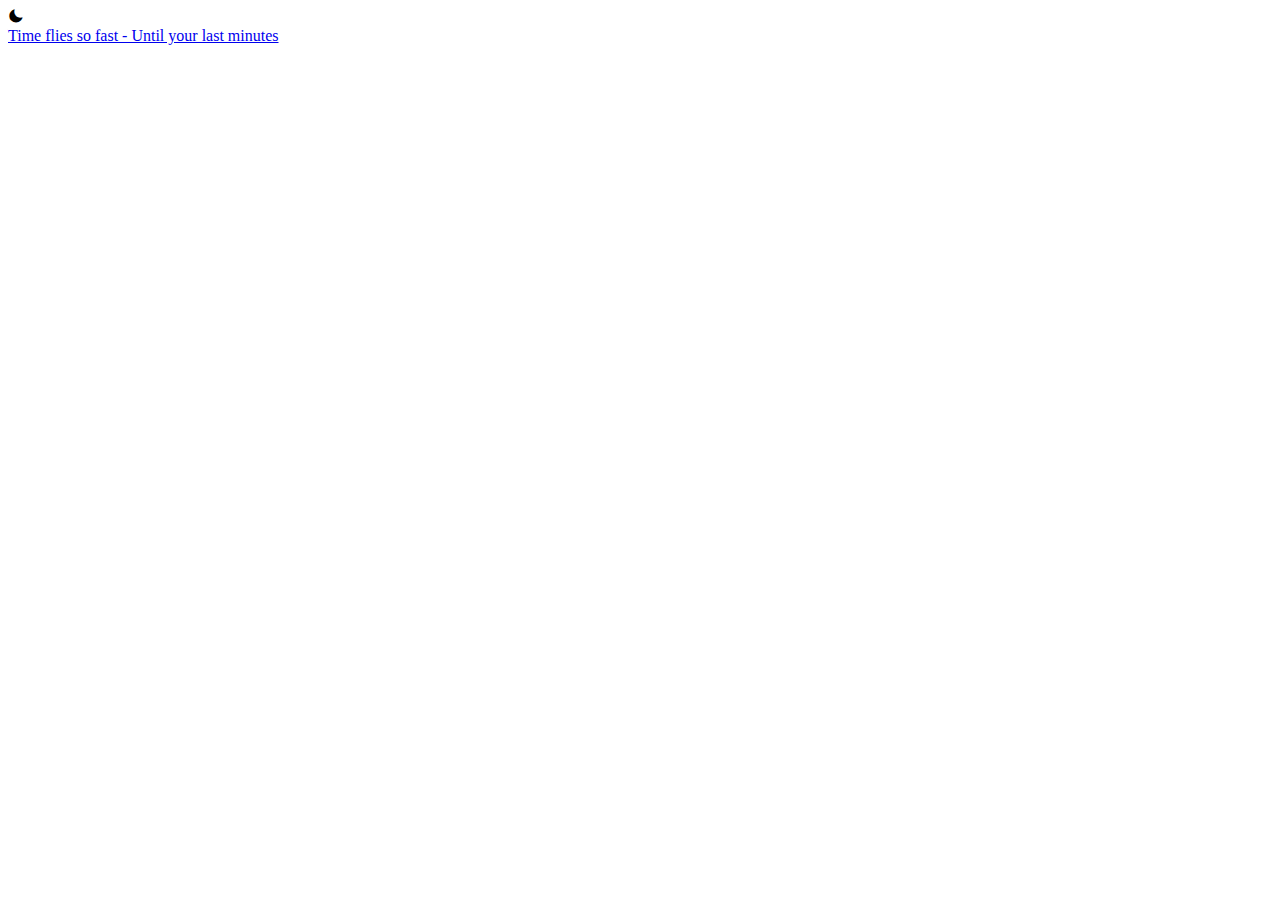
==== LastMinutes/index.html @ 5fab4ff3 "feat: add html" ====
<!DOCTYPE html>
    <html lang="en">
    <head>
        <meta charset="UTF-8">
        <meta name="viewport" content="width=device-width, initial-scale=1.0">
        <link rel="stylesheet" href="https://cdn.jsdelivr.net/npm/boxicons@latest/css/boxicons.min.css">
        <link rel="stylesheet" href="assets/css/styles.css">
        <title>Last Minutes!</title>
    </head>
    <body>
        <section class="clock container">
            <div class="clock__container grid">
                <div class="clock__content grid">
                    <div class="clock__circle">
                        <span class="clock__twelve"></span>
                        <span class="clock__three"></span>
                        <span class="clock__six"></span>
                        <span class="clock__nine"></span>
                        <div class="clock__rounder"></div>
                        <div class="clock__hour" id="clock-hour"></div>
                        <div class="clock__minutes" id="clock-minutes"></div>
                        <div class="clock__seconds" id="clock-seconds"></div>
                        <div class="clock__theme">
                            <i class='bx bxs-moon' id="theme-button"></i>
                        </div>
                    </div>
                    <div>
                        <div class="clock__text">
                            <div class="clock__text-hour" id="text-hour"></div>
                            <div class="clock__text-minutes" id="text-minutes"></div>
                            <div class="clock__text-ampm" id="text-ampm"></div>
                        </div>
                        <div class="clock__date">
                            <span id="date-day"></span>
                            <span id="date-month"></span>
                            <span id="date-year"></span>
                        </div>
                    </div>
                </div>
                <a href="https://www.github.com/lazminutes/" target="_blank" class="clock__logo">Time flies so fast - Until your last minutes</a>
            </div>
        </section>
        <script src="assets/js/main.js"></script>
    </body>
</html>
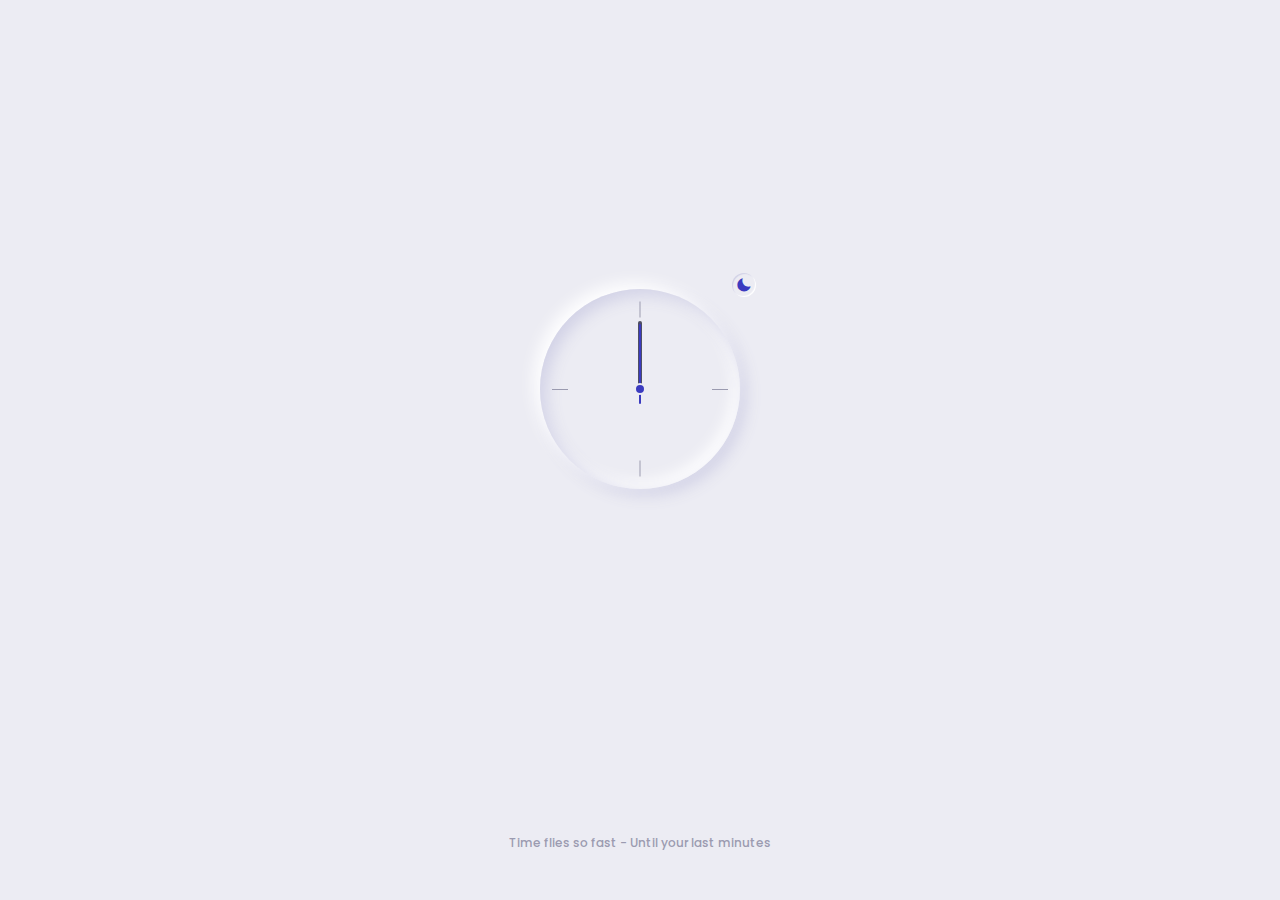
==== commit 58d2505d: "fix: path asset" ====
--- a/LastMinutes/index.html
+++ b/LastMinutes/index.html
@@ -4,7 +4,7 @@
         <meta charset="UTF-8">
         <meta name="viewport" content="width=device-width, initial-scale=1.0">
         <link rel="stylesheet" href="https://cdn.jsdelivr.net/npm/boxicons@latest/css/boxicons.min.css">
-        <link rel="stylesheet" href="assets/css/styles.css">
+        <link rel="stylesheet" href="./assets/styles.css">
         <title>Last Minutes!</title>
     </head>
     <body>
@@ -40,6 +40,6 @@
                 <a href="https://www.github.com/lazminutes/" target="_blank" class="clock__logo">Time flies so fast - Until your last minutes</a>
             </div>
         </section>
-        <script src="assets/js/main.js"></script>
+        <script src="assets/main.js"></script>
     </body>
 </html>
--- a/LastMinutes/assets/styles.css
+++ b/LastMinutes/assets/styles.css
@@ -0,0 +1,227 @@
+@import url("https://fonts.googleapis.com/css2?family=Poppins:wght@400;500&display=swap");
+
+.clock__theme {
+  position: absolute;
+  top: -1rem;
+  right: -1rem;
+  display: flex;
+  padding: .25rem;
+  border-radius: 50%;
+  box-shadow: inset -1px -1px 1px hsla(240, 0%, 100%, 1),
+              inset 1px 1px 1px hsla(240, 30%, 86%, 1);
+  color: hsl(240, 53%, 49%);
+  cursor: pointer;
+  transition: .4s;
+}
+
+.dark-theme .clock__circle {
+  box-shadow: 6px 6px 16px hsla(240, 8%, 12%, 1),
+              -6px -6px 16px hsla(240, 8%, 20%, 1),
+              inset -6px -6px 16px hsla(240, 8%, 20%, 1),
+              inset 6px 6px 12px hsla(240, 8%, 12%, 1);
+}
+
+.dark-theme .clock__theme {
+  box-shadow: inset -1px -1px 1px hsla(240, 8%, 20%, 1),
+              inset 1px 1px 1px hsla(240, 8%, 12%, 1);
+}
+
+* {
+  box-sizing: border-box;
+  padding: 0;
+  margin: 0;
+}
+
+body {
+  margin: 0;
+  font-family: 'Poppins', sans-serif;
+  background-color: hsl(240, 24%, 94%);
+  color: hsl(240, 12%, 35%);
+  transition: .4s;
+}
+
+a {
+  text-decoration: none;
+}
+
+.container {
+  max-width: 968px;
+  margin-left: 1rem;
+  margin-right: 1rem;
+}
+
+.grid {
+  display: grid;
+}
+
+.clock__container {
+  height: 100vh;
+  grid-template-rows: 1fr max-content;
+}
+
+.clock__circle {
+  position: relative;
+  width: 200px;
+  height: 200px;
+  box-shadow: -6px -6px 16px #FFF,
+              6px 6px 16px hsla(240, 30%, 86%, 1),
+              inset 6px 6px 16px hsla(240, 30%, 86%, 1),
+              inset -6px -6px 16px #FFF;
+  border-radius: 50%;
+  justify-self: center;
+  display: flex;
+  justify-content: center;
+  align-items: center;
+  transition: .4s;
+}
+
+.clock__content {
+  align-self: center;
+  row-gap: 3.5rem;
+}
+
+.clock__twelve,
+.clock__three,
+.clock__six,
+.clock__nine {
+  position: absolute;
+  width: 1rem;
+  height: 1px;
+  background-color: hsl(240, 12%, 65%);
+}
+
+.clock__twelve,
+.clock__six {
+  transform: translateX(-50%) rotate(90deg);
+}
+
+.clock__twelve {
+  top: 1.25rem;
+  left: 50%;
+}
+
+.clock__three {
+  top: 50%;
+  right: .75rem;
+}
+
+.clock__six {
+  bottom: 1.25rem;
+  left: 50%;
+}
+
+.clock__nine {
+  left: .75rem;
+  top: 50%;
+}
+
+.clock__rounder {
+  width: .75rem;
+  height: .75rem;
+  background-color: hsl(240, 53%, 49%);
+  border-radius: 50%;
+  border: 2px solid hsl(240, 24%, 94%);
+  z-index: 10;
+}
+
+.clock__hour,
+.clock__minutes,
+.clock__seconds {
+  position: absolute;
+  display: flex;
+  justify-content: center;
+}
+
+.clock__hour {
+  width: 105px;
+  height: 105px;
+}
+
+.clock__hour::before {
+  content: '';
+  position: absolute;
+  background-color: hsl(240, 12%, 35%);
+  width: .25rem;
+  height: 3rem;
+  border-radius: .75rem;
+  z-index: 1;
+}
+
+.clock__minutes {
+  width: 136px;
+  height: 136px;
+}
+
+.clock__minutes::before {
+  content: '';
+  position: absolute;
+  background-color: hsl(240, 12%, 35%);
+  width: .25rem;
+  height: 4rem;
+  border-radius: .75rem;
+  z-index: 1;
+}
+
+.clock__seconds {
+  width: 130px;
+  height: 130px;
+}
+
+.clock__seconds::before {
+  content: '';
+  position: absolute;
+  background-color: hsl(240, 53%, 49%);
+  width: .125rem;
+  height: 5rem;
+  border-radius: .75rem;
+  z-index: 1;
+}
+
+.clock__logo {
+  width: max-content;
+  justify-self: center;
+  margin-bottom: 2.5rem;
+  font-size: .75rem;
+  font-weight: 500;
+  color: hsl(240, 12%, 65%);
+  transition: .3s;
+}
+
+.clock__logo:hover {
+  color: hsl(240, 53%, 49%);
+}
+
+.clock__text {
+  display: flex;
+  justify-content: center;
+}
+
+.clock__text-hour,
+.clock__text-minutes {
+  font-size: 3rem;
+  font-weight: 500;
+  color: hsl(240, 53%, 15%);
+}
+
+.clock__text-ampm {
+  font-size: .625rem;
+  color: hsl(240, 53%, 15%);
+  font-weight: 500;
+  margin-left: .25rem;
+}
+
+.clock__date {
+  text-align: center;
+  font-size: .813rem;
+  font-weight: 500;
+}
+
+@media screen and (min-width: 968px) {
+  .container {
+    margin-left: auto;
+    margin-right: auto;
+  }
+  .clock__logo {
+    margin-bottom: 3rem;
+  }
+}
